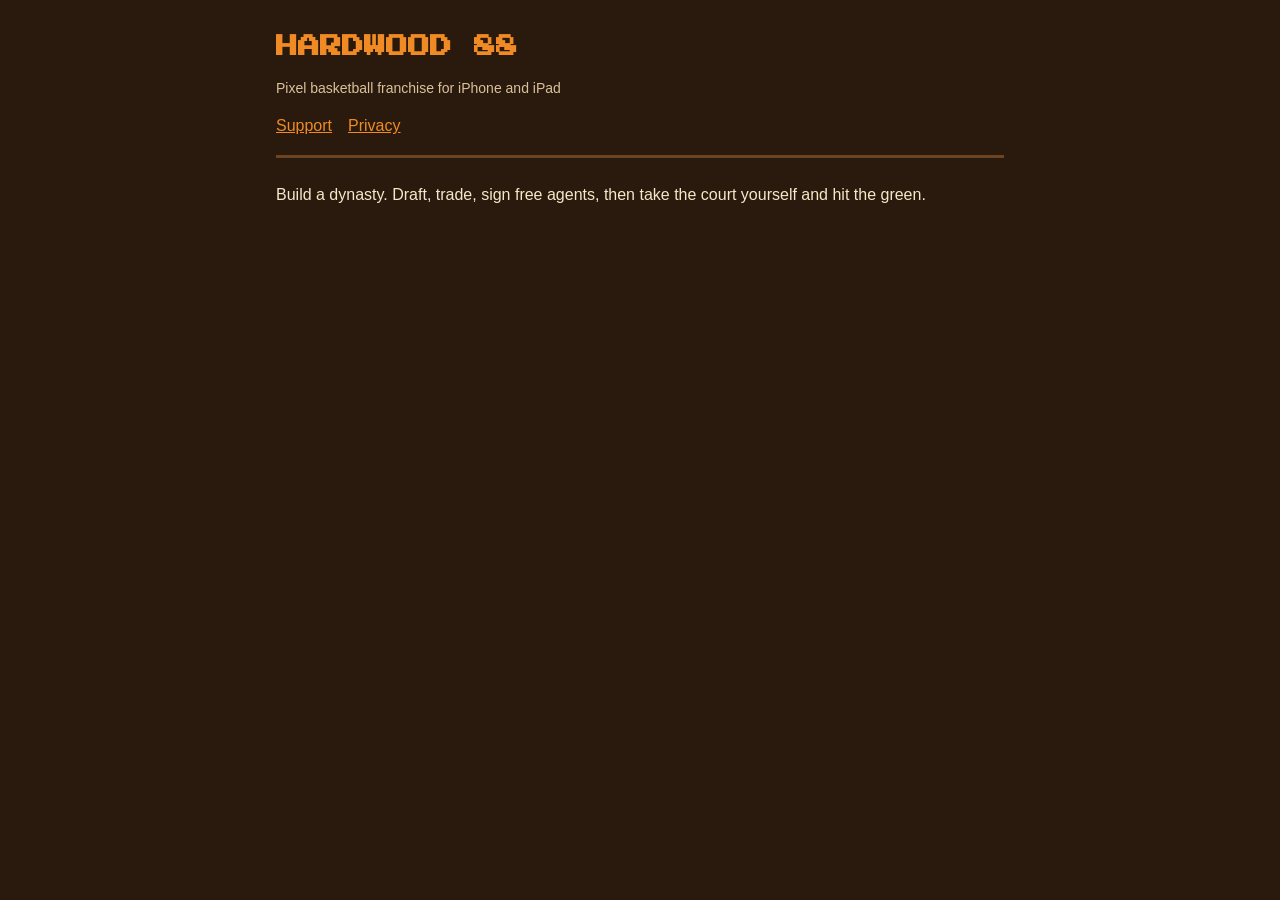
==== index.html @ 3c4197ec "Add files via upload" ====
<!doctype html>
<html lang="en"><head><meta charset="utf-8"><meta name="viewport" content="width=device-width,initial-scale=1">
<title>Hardwood 88</title>
<link href="https://fonts.googleapis.com/css2?family=Press+Start+2P&display=swap" rel="stylesheet">
<link rel="stylesheet" href="style.css"></head>
<body><main>
<header><h1>HARDWOOD 88</h1><p class="soft">Pixel basketball franchise for iPhone and iPad</p>
<nav><a href="support.html">Support</a><a href="privacy.html">Privacy</a></nav></header>
<p>Build a dynasty. Draft, trade, sign free agents, then take the court yourself and hit the green.</p>
</main></body></html>
---- style.css ----
:root{--bg:#2a1a0e;--panel:#3e2412;--ink:#f6e7c8;--soft:#d9c29a;--accent:#f08a24;--edge:#6b4423}
*{box-sizing:border-box}
body{margin:0;background:var(--bg);color:var(--ink);font:16px/1.6 -apple-system,BlinkMacSystemFont,"Segoe UI",Roboto,sans-serif}
main{max-width:760px;margin:0 auto;padding:32px 16px 64px}
header{border-bottom:3px solid var(--edge);margin-bottom:24px;padding-bottom:16px}
h1{font-family:"Press Start 2P",monospace;font-size:22px;line-height:1.4;color:var(--accent);margin:0 0 8px}
h2{font-size:18px;color:var(--accent);margin:28px 0 8px}
p,li{color:var(--ink)} .soft{color:var(--soft);font-size:14px}
a{color:var(--accent)} nav a{margin-right:16px}
.card{background:var(--panel);border:2px solid var(--edge);border-radius:10px;padding:16px;margin:16px 0}
table{border-collapse:collapse;width:100%;font-size:14px} td,th{border:1px solid var(--edge);padding:8px;text-align:left;vertical-align:top}
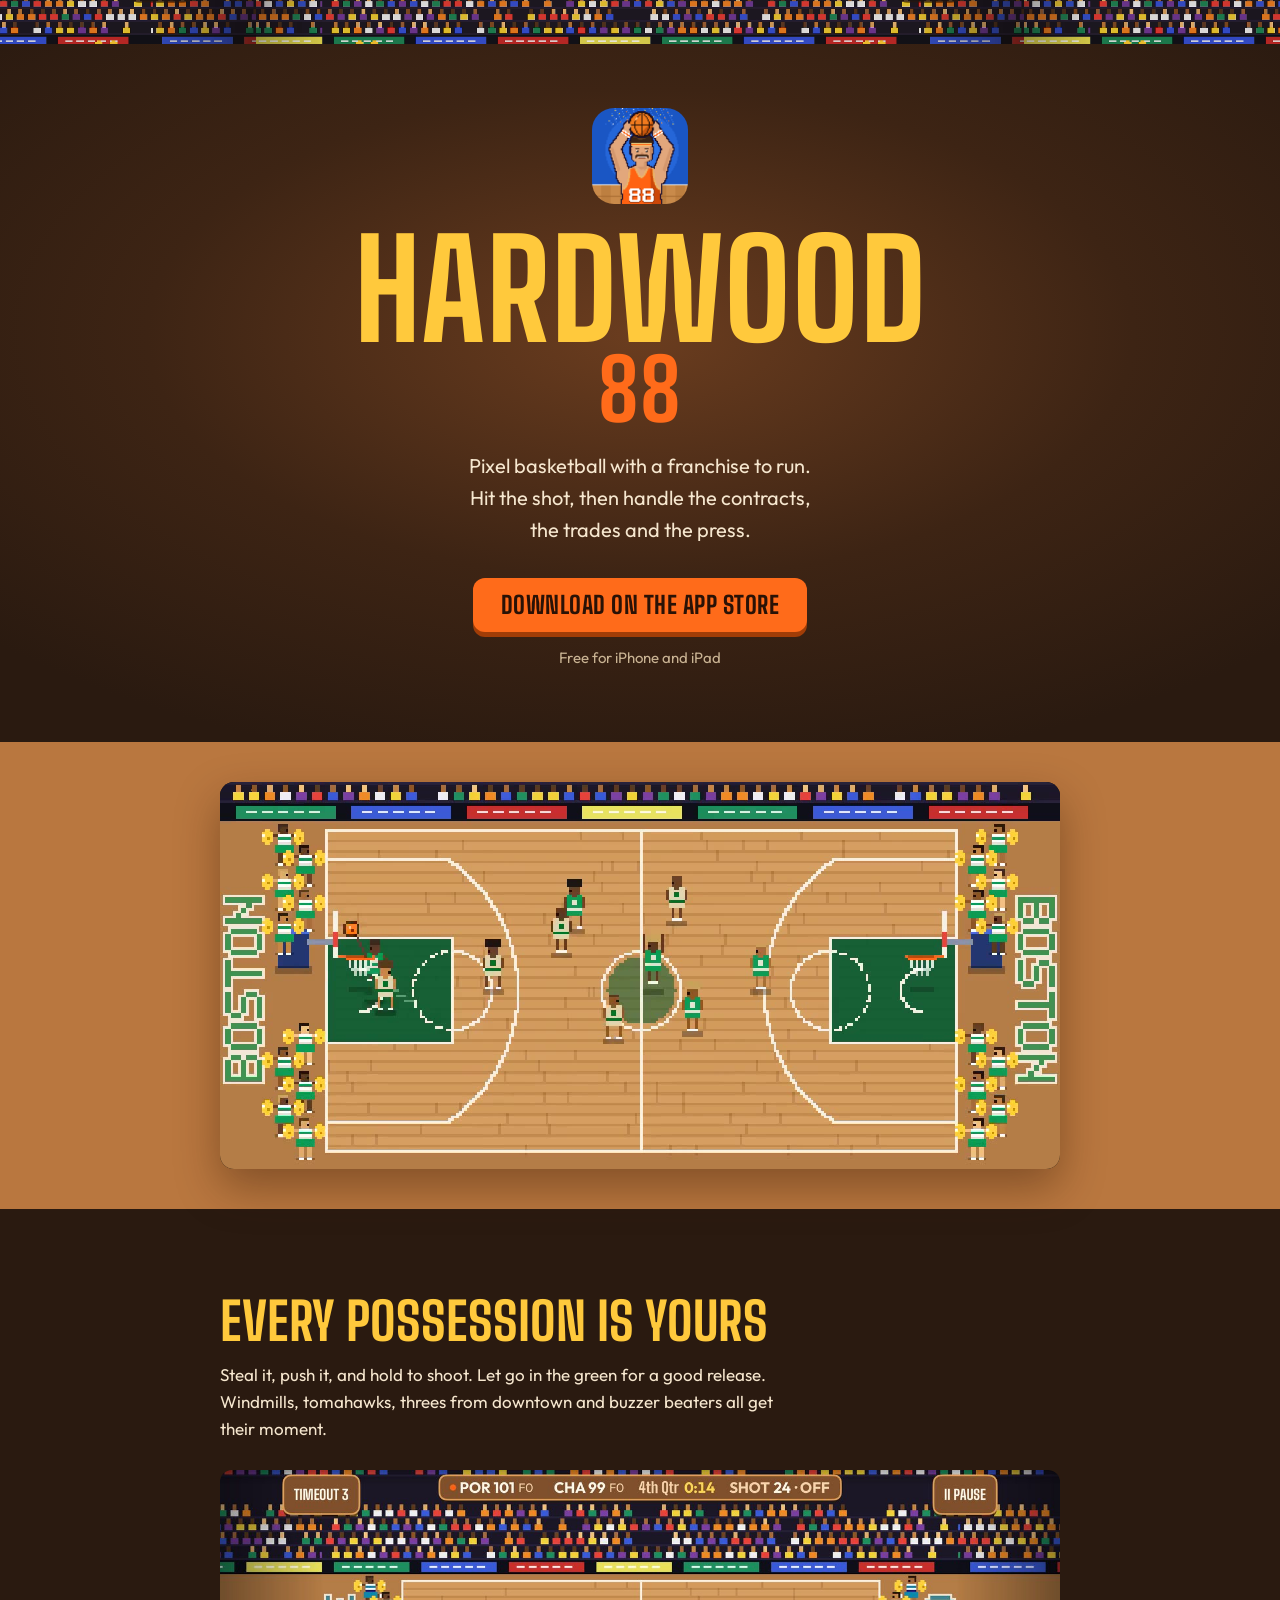
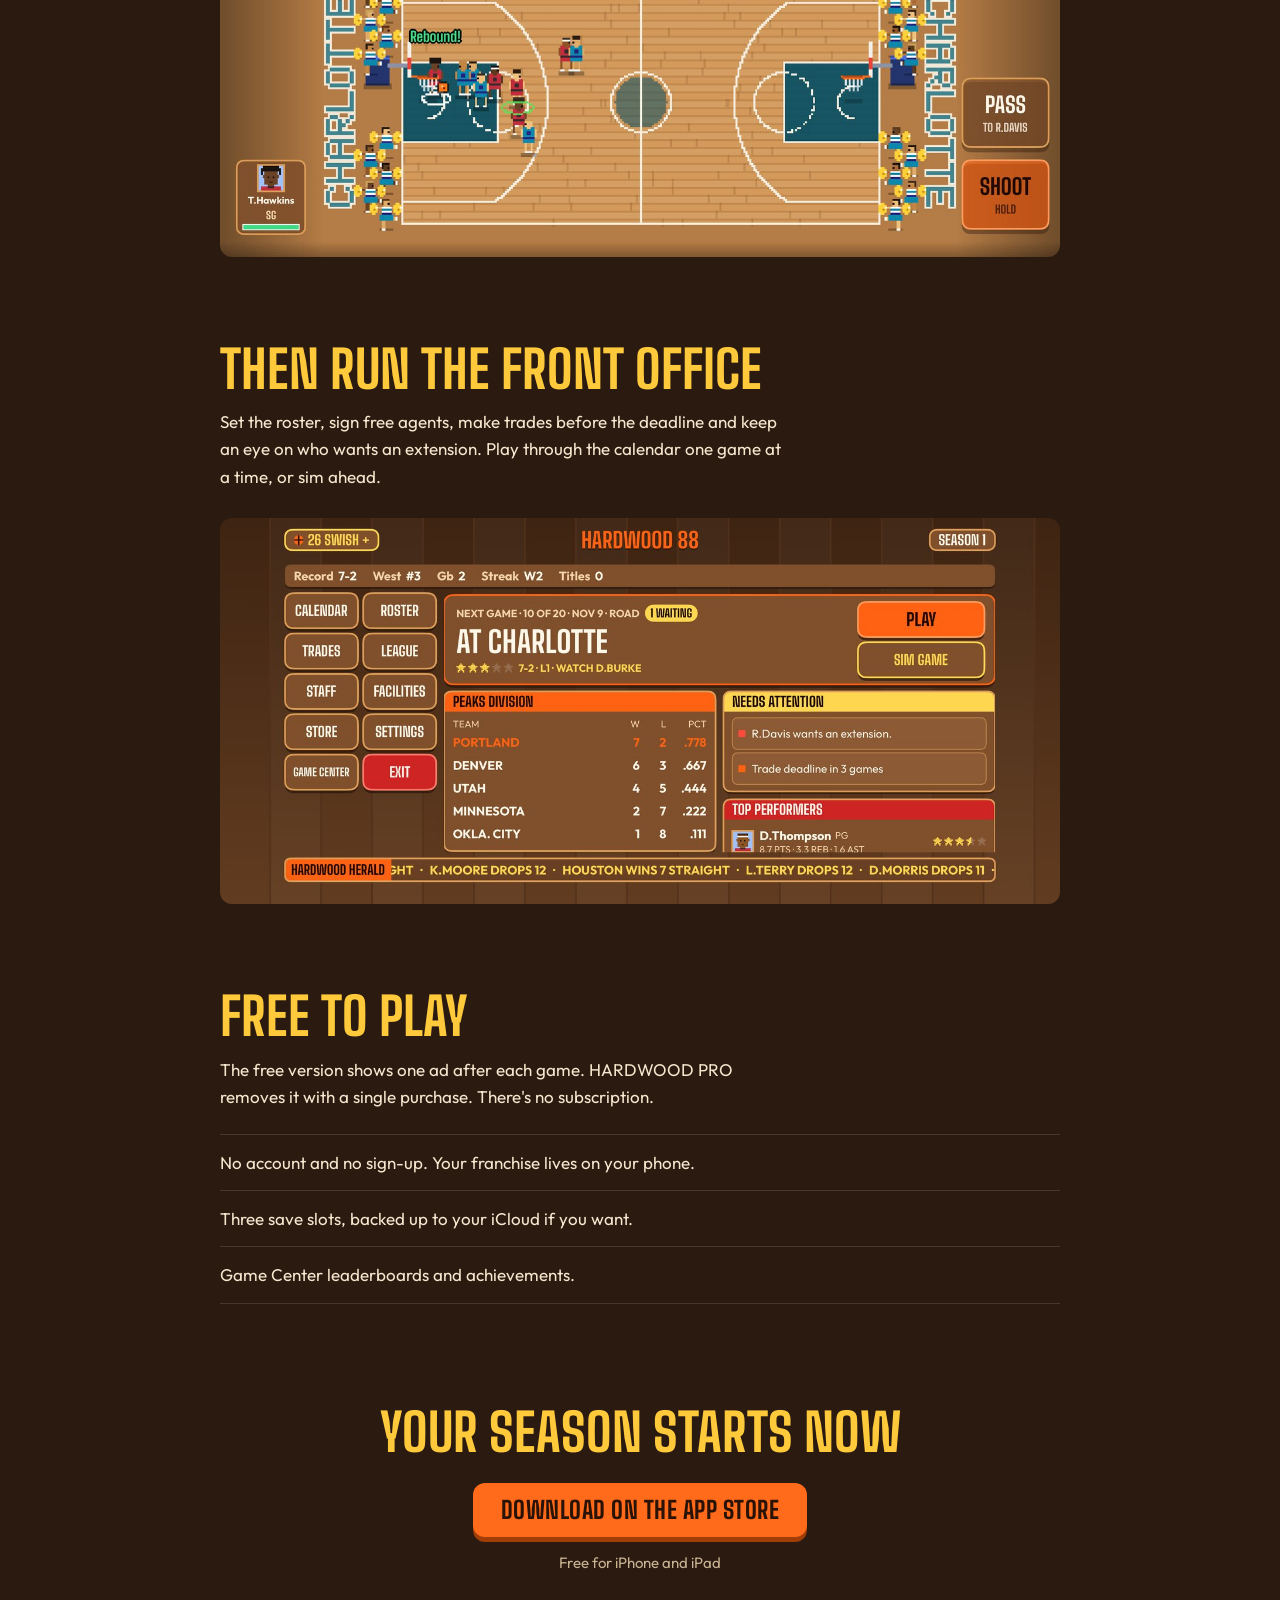
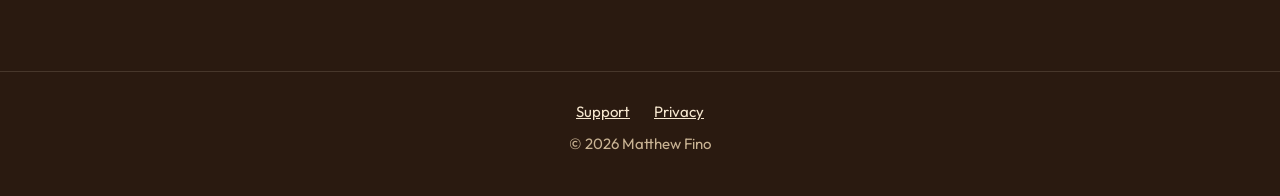
==== commit 21d651a4: "New landing page" ====
--- a/index.html
+++ b/index.html
@@ -1,10 +1,140 @@
 <!doctype html>
-<html lang="en"><head><meta charset="utf-8"><meta name="viewport" content="width=device-width,initial-scale=1">
-<title>Hardwood 88</title>
-<link href="https://fonts.googleapis.com/css2?family=Press+Start+2P&display=swap" rel="stylesheet">
-<link rel="stylesheet" href="style.css"></head>
-<body><main>
-<header><h1>HARDWOOD 88</h1><p class="soft">Pixel basketball franchise for iPhone and iPad</p>
-<nav><a href="support.html">Support</a><a href="privacy.html">Privacy</a></nav></header>
-<p>Build a dynasty. Draft, trade, sign free agents, then take the court yourself and hit the green.</p>
-</main></body></html>
+<html lang="en">
+<head>
+<meta charset="utf-8">
+<meta name="viewport" content="width=device-width,initial-scale=1">
+<title>Hardwood 88 · Pixel basketball franchise for iPhone and iPad</title>
+<meta name="description" content="Hardwood 88 is a pixel basketball game where you play every possession and run the franchise. Free on the App Store for iPhone and iPad.">
+<meta name="apple-itunes-app" content="app-id=6820283150">
+<meta property="og:title" content="Hardwood 88">
+<meta property="og:description" content="Pixel basketball with a franchise to run. Free on the App Store.">
+<meta property="og:image" content="https://hardwood88.github.io/Hardwood88/assets/share.jpg">
+<meta property="og:url" content="https://hardwood88.github.io/Hardwood88/">
+<meta property="og:type" content="website">
+<meta name="twitter:card" content="summary_large_image">
+<meta name="theme-color" content="#2a1a10">
+<link rel="icon" href="assets/favicon.png">
+<link rel="apple-touch-icon" href="assets/apple-touch-icon.png">
+<link rel="preconnect" href="https://fonts.googleapis.com">
+<link rel="preconnect" href="https://fonts.gstatic.com" crossorigin>
+<link href="https://fonts.googleapis.com/css2?family=Outfit:wght@400;500&display=swap" rel="stylesheet">
+<style>
+@font-face{font-family:"Big Shoulders";src:url(assets/bigshoulders.ttf) format("truetype");font-weight:700;font-display:swap}
+:root{
+  --walnut:#2a1a10;
+  --line:rgba(246,231,207,.14);
+  --floor:#b9773f;
+  --orange:#ff6b1a;
+  --gold:#ffc93c;
+  --cream:#f6e7cf;
+  --muted:#c9b393;
+  --display:"Big Shoulders",Impact,sans-serif;
+  --body:"Outfit",system-ui,-apple-system,sans-serif;
+}
+*{box-sizing:border-box;margin:0}
+body{font-family:var(--body);color:var(--cream);background:var(--walnut);font-size:1.0625rem;line-height:1.6;-webkit-font-smoothing:antialiased}
+img,video{display:block;max-width:100%;height:auto}
+a{color:inherit}
+:focus-visible{outline:3px solid var(--gold);outline-offset:4px;border-radius:8px}
+
+.wrap{max-width:880px;margin:0 auto;padding:0 20px}
+
+/* hero */
+.arena{background:radial-gradient(ellipse 70% 60% at 50% 45%,#6b3d1f 0%,#3d2414 55%,var(--walnut) 100%);text-align:center}
+.crowd{height:44px;background:url(assets/crowd.png) center/auto 100% repeat-x;image-rendering:pixelated;opacity:.9}
+.hero{padding:64px 20px 72px}
+.icon{width:96px;height:96px;border-radius:22px;margin:0 auto 28px}
+h1{font-family:var(--display);font-weight:700;text-transform:uppercase;line-height:.85;color:var(--gold);
+   font-size:clamp(4rem,19vw,8.5rem);letter-spacing:.005em}
+h1 span{display:block;color:var(--orange);font-size:.62em;margin-top:.08em}
+.lede{font-size:clamp(1.0625rem,3.4vw,1.25rem);max-width:28ch;margin:24px auto 32px;color:var(--cream)}
+
+.get{display:inline-block;text-decoration:none;background:var(--orange);color:#2a1206;border-radius:12px;
+     padding:15px 28px;font-family:var(--display);font-weight:700;font-size:1.5rem;line-height:1;text-transform:uppercase;letter-spacing:.02em;
+     box-shadow:0 5px 0 #a13d07;transition:transform .08s,box-shadow .08s}
+.get:hover{transform:translateY(2px);box-shadow:0 3px 0 #a13d07}
+.get:active{transform:translateY(5px);box-shadow:none}
+.sub{display:block;margin-top:14px;font-size:.9375rem;color:var(--muted)}
+
+/* gameplay */
+.court{background:var(--floor);padding:40px 0}
+.court video{width:100%;max-width:960px;margin:0 auto;aspect-ratio:1280/590;border-radius:14px;background:#000;
+             image-rendering:pixelated;box-shadow:0 18px 44px rgba(50,22,4,.4)}
+
+/* sections */
+.block{padding:88px 0 0}
+h2{font-family:var(--display);font-weight:700;text-transform:uppercase;color:var(--gold);
+   font-size:clamp(2.25rem,7vw,3.25rem);line-height:.95;margin-bottom:14px}
+.block p{max-width:52ch;color:var(--cream)}
+.block p + p{margin-top:10px}
+.shot{margin-top:28px;border-radius:12px}
+
+.facts{list-style:none;padding:0;margin-top:24px;border-top:1px solid var(--line)}
+.facts li{padding:14px 0;border-bottom:1px solid var(--line);color:var(--cream)}
+
+.final{text-align:center;padding:104px 0 96px}
+.final h2{margin-bottom:26px}
+
+footer{border-top:1px solid var(--line);color:var(--muted);font-size:.9375rem;text-align:center;padding:28px 20px 40px}
+footer nav{display:flex;gap:24px;justify-content:center;margin-bottom:8px}
+footer a{color:var(--cream)}
+
+@media (prefers-reduced-motion:reduce){.get{transition:none}}
+</style>
+</head>
+<body>
+
+<header class="arena">
+  <div class="crowd" role="presentation"></div>
+  <div class="hero">
+    <img class="icon" src="assets/icon.png" alt="Hardwood 88 app icon" width="96" height="96">
+    <h1>Hardwood<span>88</span></h1>
+    <p class="lede">Pixel basketball with a franchise to run. Hit the shot, then handle the contracts, the trades and the press.</p>
+    <a class="get" href="https://apps.apple.com/us/app/hardwood-88/id6820283150">Download on the App Store</a>
+    <span class="sub">Free for iPhone and iPad</span>
+  </div>
+</header>
+
+<section class="court" aria-label="Gameplay">
+  <div class="wrap">
+    <video src="assets/gameplay.mp4" poster="assets/gameplay-poster.jpg" autoplay muted loop playsinline aria-label="Hardwood 88 gameplay: four dunks and a championship celebration"></video>
+  </div>
+</section>
+
+<main class="wrap">
+  <section class="block">
+    <h2>Every possession is yours</h2>
+    <p>Steal it, push it, and hold to shoot. Let go in the green for a good release. Windmills, tomahawks, threes from downtown and buzzer beaters all get their moment.</p>
+    <img class="shot" src="assets/game.jpg" alt="A live game: Portland versus Charlotte in the fourth quarter, with pass and shoot buttons" width="1434" height="660" loading="lazy">
+  </section>
+
+  <section class="block">
+    <h2>Then run the front office</h2>
+    <p>Set the roster, sign free agents, make trades before the deadline and keep an eye on who wants an extension. Play through the calendar one game at a time, or sim ahead.</p>
+    <img class="shot" src="assets/hub.jpg" alt="The franchise hub with the next game, division standings and players who need attention" width="1434" height="660" loading="lazy">
+  </section>
+
+  <section class="block">
+    <h2>Free to play</h2>
+    <p>The free version shows one ad after each game. HARDWOOD PRO removes it with a single purchase. There's no subscription.</p>
+    <ul class="facts">
+      <li>No account and no sign-up. Your franchise lives on your phone.</li>
+      <li>Three save slots, backed up to your iCloud if you want.</li>
+      <li>Game Center leaderboards and achievements.</li>
+    </ul>
+  </section>
+
+  <section class="final">
+    <h2>Your season starts now</h2>
+    <a class="get" href="https://apps.apple.com/us/app/hardwood-88/id6820283150">Download on the App Store</a>
+    <span class="sub">Free for iPhone and iPad</span>
+  </section>
+</main>
+
+<footer>
+  <nav><a href="support.html">Support</a><a href="privacy.html">Privacy</a></nav>
+  <p>© 2026 Matthew Fino</p>
+</footer>
+
+</body>
+</html>
